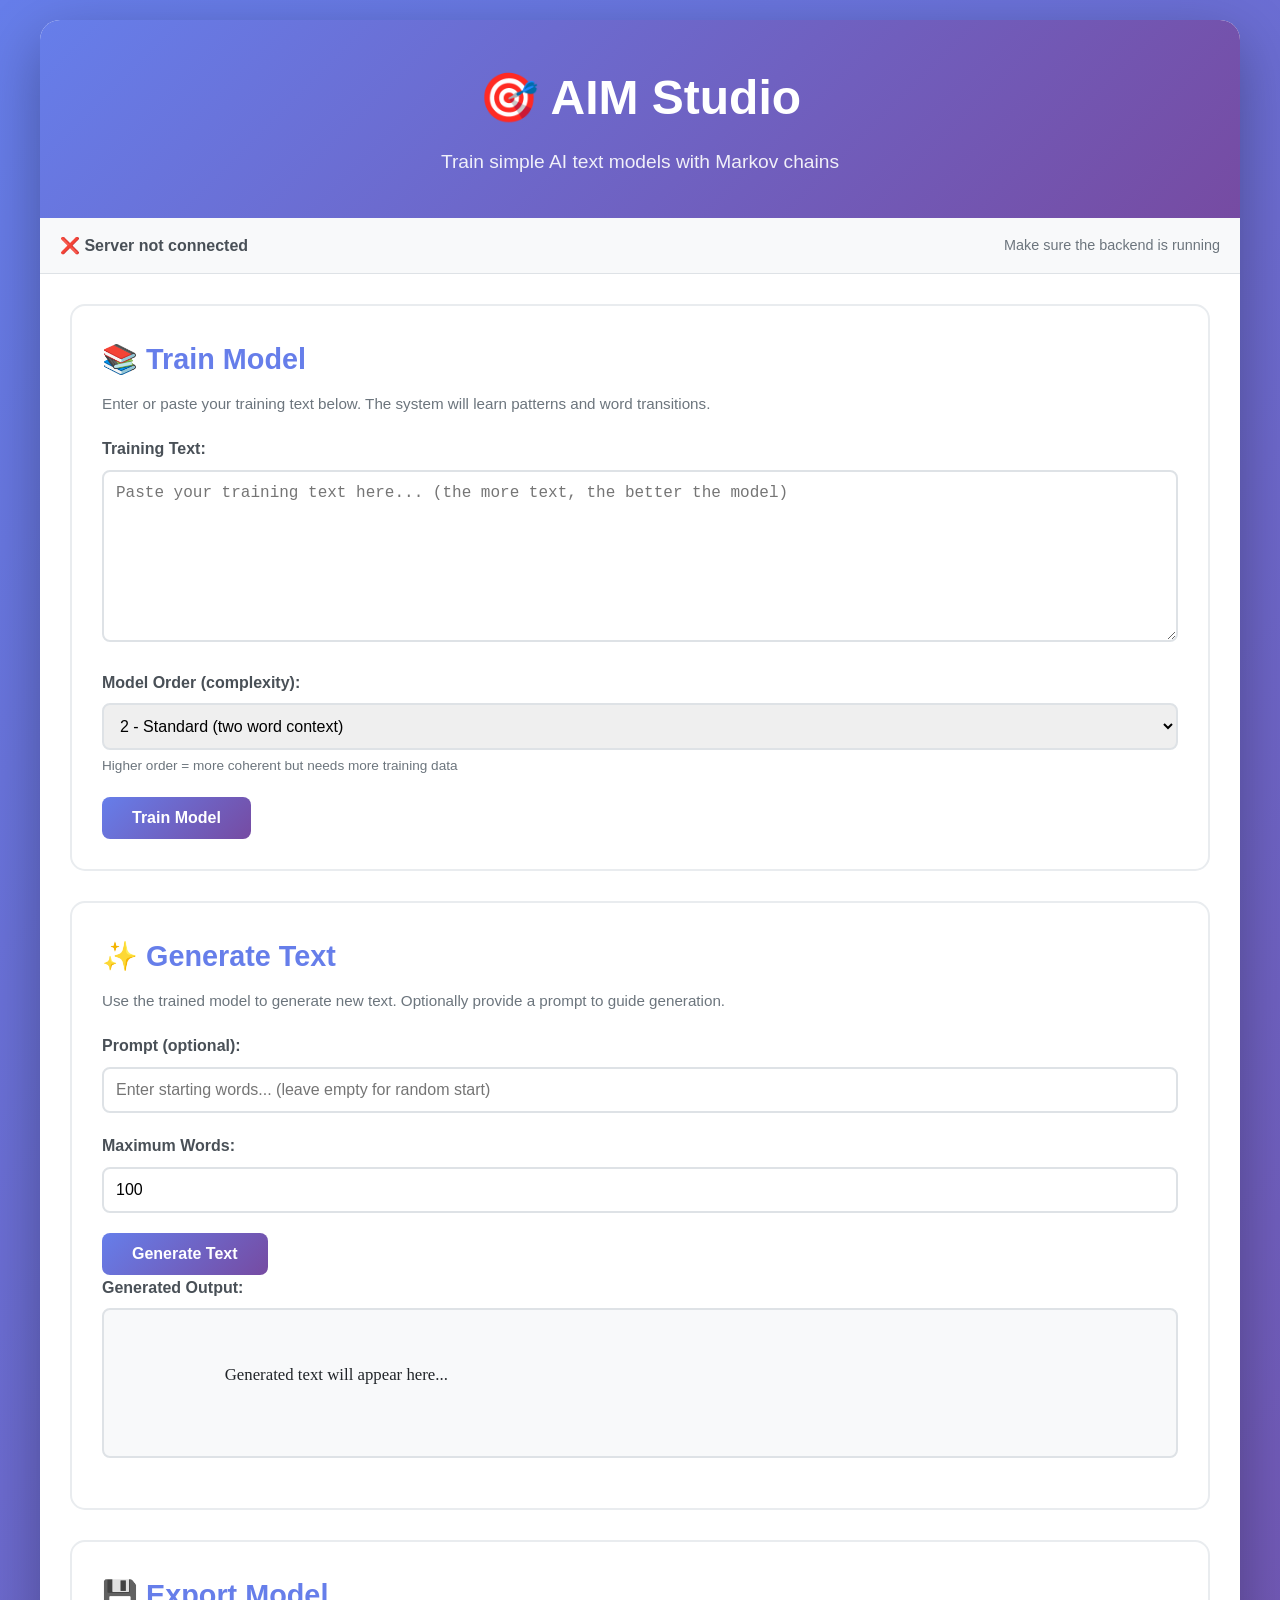
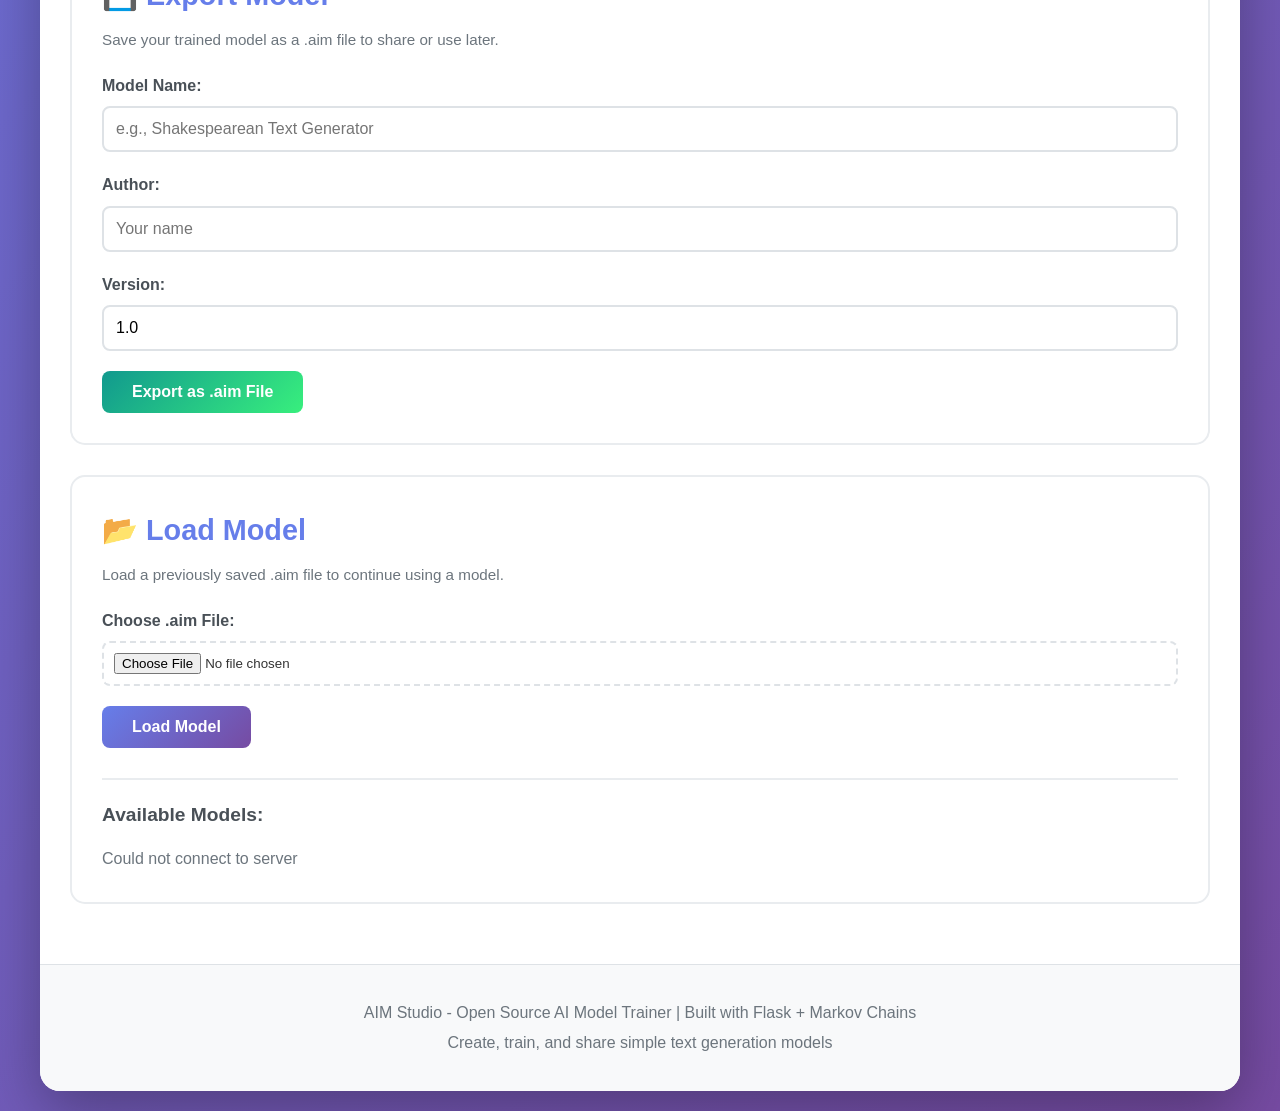
==== frontend/index.html @ c2c3e804 "Add AIM Studio frontend (HTML & CSS) Introduce a complete frontend for AIM Studio by adding index.ht" ====
<!DOCTYPE html>
<html lang="en">
<head>
    <meta charset="UTF-8">
    <meta name="viewport" content="width=device-width, initial-scale=1.0">
    <title>AIM Studio - AI Model Trainer</title>
    <link rel="stylesheet" href="style.css">
</head>
<body>
    <div class="container">
        <!-- Header -->
        <header>
            <h1>🎯 AIM Studio</h1>
            <p class="tagline">Train simple AI text models with Markov chains</p>
        </header>

        <!-- Status Bar -->
        <div class="status-bar" id="statusBar">
            <span id="statusText">No model loaded</span>
            <span id="modelInfo" class="model-info"></span>
        </div>

        <!-- Main Content -->
        <div class="content">
            <!-- Section 1: Train Model -->
            <section class="card" id="trainSection">
                <h2>📚 Train Model</h2>
                <p class="description">Enter or paste your training text below. The system will learn patterns and word transitions.</p>
                
                <div class="form-group">
                    <label for="trainingText">Training Text:</label>
                    <textarea 
                        id="trainingText" 
                        placeholder="Paste your training text here... (the more text, the better the model)"
                        rows="8"
                    ></textarea>
                </div>

                <div class="form-group">
                    <label for="modelOrder">Model Order (complexity):</label>
                    <select id="modelOrder">
                        <option value="1">1 - Simple (single word context)</option>
                        <option value="2" selected>2 - Standard (two word context)</option>
                        <option value="3">3 - Advanced (three word context)</option>
                    </select>
                    <small>Higher order = more coherent but needs more training data</small>
                </div>

                <button class="btn btn-primary" onclick="trainModel()">
                    Train Model
                </button>

                <div id="trainStatus" class="status-message"></div>
            </section>

            <!-- Section 2: Generate Text -->
            <section class="card" id="generateSection">
                <h2>✨ Generate Text</h2>
                <p class="description">Use the trained model to generate new text. Optionally provide a prompt to guide generation.</p>
                
                <div class="form-group">
                    <label for="promptText">Prompt (optional):</label>
                    <input 
                        type="text" 
                        id="promptText" 
                        placeholder="Enter starting words... (leave empty for random start)"
                    >
                </div>

                <div class="form-group">
                    <label for="maxLength">Maximum Words:</label>
                    <input 
                        type="number" 
                        id="maxLength" 
                        value="100" 
                        min="10" 
                        max="500"
                    >
                </div>

                <button class="btn btn-primary" onclick="generateText()">
                    Generate Text
                </button>

                <div class="form-group">
                    <label>Generated Output:</label>
                    <div id="generatedText" class="output-box">
                        Generated text will appear here...
                    </div>
                </div>

                <div id="generateStatus" class="status-message"></div>
            </section>

            <!-- Section 3: Export Model -->
            <section class="card" id="exportSection">
                <h2>💾 Export Model</h2>
                <p class="description">Save your trained model as a .aim file to share or use later.</p>
                
                <div class="form-group">
                    <label for="modelName">Model Name:</label>
                    <input 
                        type="text" 
                        id="modelName" 
                        placeholder="e.g., Shakespearean Text Generator"
                    >
                </div>

                <div class="form-group">
                    <label for="authorName">Author:</label>
                    <input 
                        type="text" 
                        id="authorName" 
                        placeholder="Your name"
                    >
                </div>

                <div class="form-group">
                    <label for="modelVersion">Version:</label>
                    <input 
                        type="text" 
                        id="modelVersion" 
                        value="1.0"
                    >
                </div>

                <button class="btn btn-success" onclick="exportModel()">
                    Export as .aim File
                </button>

                <div id="exportStatus" class="status-message"></div>
            </section>

            <!-- Section 4: Load Model -->
            <section class="card" id="loadSection">
                <h2>📂 Load Model</h2>
                <p class="description">Load a previously saved .aim file to continue using a model.</p>
                
                <div class="form-group">
                    <label for="modelFile">Choose .aim File:</label>
                    <input 
                        type="file" 
                        id="modelFile" 
                        accept=".aim"
                        onchange="handleFileSelect(event)"
                    >
                </div>

                <button class="btn btn-primary" onclick="loadModel()">
                    Load Model
                </button>

                <div id="loadStatus" class="status-message"></div>

                <!-- Available Models List -->
                <div class="models-list">
                    <h3>Available Models:</h3>
                    <div id="modelsList">
                        <p class="text-muted">Loading models...</p>
                    </div>
                </div>
            </section>
        </div>

        <!-- Footer -->
        <footer>
            <p>AIM Studio - Open Source AI Model Trainer | Built with Flask + Markov Chains</p>
            <p class="text-muted">Create, train, and share simple text generation models</p>
        </footer>
    </div>

    <!-- Loading Overlay -->
    <div id="loadingOverlay" class="loading-overlay">
        <div class="spinner"></div>
        <p>Processing...</p>
    </div>

    <script src="app.js"></script>
</body>
</html>
---- frontend/style.css ----
/* AIM Studio - Styles */

/* Reset and Base Styles */
* {
    margin: 0;
    padding: 0;
    box-sizing: border-box;
}

body {
    font-family: 'Segoe UI', Tahoma, Geneva, Verdana, sans-serif;
    background: linear-gradient(135deg, #667eea 0%, #764ba2 100%);
    color: #333;
    line-height: 1.6;
    min-height: 100vh;
    padding: 20px;
}

.container {
    max-width: 1200px;
    margin: 0 auto;
    background: white;
    border-radius: 20px;
    box-shadow: 0 20px 60px rgba(0, 0, 0, 0.3);
    overflow: hidden;
}

/* Header */
header {
    background: linear-gradient(135deg, #667eea 0%, #764ba2 100%);
    color: white;
    text-align: center;
    padding: 40px 20px;
}

header h1 {
    font-size: 3em;
    margin-bottom: 10px;
    font-weight: 700;
}

.tagline {
    font-size: 1.2em;
    opacity: 0.9;
}

/* Status Bar */
.status-bar {
    background: #f8f9fa;
    padding: 15px 20px;
    border-bottom: 1px solid #dee2e6;
    display: flex;
    justify-content: space-between;
    align-items: center;
}

#statusText {
    font-weight: 600;
    color: #495057;
}

.model-info {
    font-size: 0.9em;
    color: #6c757d;
}

/* Main Content */
.content {
    padding: 30px;
}

/* Card Sections */
.card {
    background: white;
    border: 2px solid #e9ecef;
    border-radius: 15px;
    padding: 30px;
    margin-bottom: 30px;
    transition: transform 0.2s, box-shadow 0.2s;
}

.card:hover {
    transform: translateY(-2px);
    box-shadow: 0 5px 15px rgba(0, 0, 0, 0.1);
}

.card h2 {
    color: #667eea;
    margin-bottom: 10px;
    font-size: 1.8em;
}

.description {
    color: #6c757d;
    margin-bottom: 20px;
    font-size: 0.95em;
}

/* Form Elements */
.form-group {
    margin-bottom: 20px;
}

.form-group label {
    display: block;
    margin-bottom: 8px;
    font-weight: 600;
    color: #495057;
}

.form-group small {
    display: block;
    color: #6c757d;
    font-size: 0.85em;
    margin-top: 5px;
}

input[type="text"],
input[type="number"],
select,
textarea {
    width: 100%;
    padding: 12px;
    border: 2px solid #dee2e6;
    border-radius: 8px;
    font-size: 1em;
    font-family: inherit;
    transition: border-color 0.3s, box-shadow 0.3s;
}

input[type="text"]:focus,
input[type="number"]:focus,
select:focus,
textarea:focus {
    outline: none;
    border-color: #667eea;
    box-shadow: 0 0 0 3px rgba(102, 126, 234, 0.1);
}

textarea {
    resize: vertical;
    font-family: 'Courier New', monospace;
}

input[type="file"] {
    padding: 10px;
    border: 2px dashed #dee2e6;
    border-radius: 8px;
    width: 100%;
    cursor: pointer;
}

/* Buttons */
.btn {
    padding: 12px 30px;
    border: none;
    border-radius: 8px;
    font-size: 1em;
    font-weight: 600;
    cursor: pointer;
    transition: all 0.3s;
    display: inline-block;
    text-align: center;
}

.btn-primary {
    background: linear-gradient(135deg, #667eea 0%, #764ba2 100%);
    color: white;
}

.btn-primary:hover {
    transform: translateY(-2px);
    box-shadow: 0 5px 15px rgba(102, 126, 234, 0.4);
}

.btn-success {
    background: linear-gradient(135deg, #11998e 0%, #38ef7d 100%);
    color: white;
}

.btn-success:hover {
    transform: translateY(-2px);
    box-shadow: 0 5px 15px rgba(56, 239, 125, 0.4);
}

.btn:disabled {
    opacity: 0.5;
    cursor: not-allowed;
}

/* Output Box */
.output-box {
    background: #f8f9fa;
    border: 2px solid #dee2e6;
    border-radius: 8px;
    padding: 20px;
    min-height: 150px;
    font-family: 'Georgia', serif;
    font-size: 1.05em;
    line-height: 1.8;
    color: #212529;
    white-space: pre-wrap;
}

/* Status Messages */
.status-message {
    margin-top: 15px;
    padding: 12px;
    border-radius: 8px;
    display: none;
}

.status-message.success {
    background: #d4edda;
    border: 1px solid #c3e6cb;
    color: #155724;
    display: block;
}

.status-message.error {
    background: #f8d7da;
    border: 1px solid #f5c6cb;
    color: #721c24;
    display: block;
}

.status-message.info {
    background: #d1ecf1;
    border: 1px solid #bee5eb;
    color: #0c5460;
    display: block;
}

/* Models List */
.models-list {
    margin-top: 30px;
    padding-top: 20px;
    border-top: 2px solid #e9ecef;
}

.models-list h3 {
    color: #495057;
    margin-bottom: 15px;
    font-size: 1.2em;
}

.model-item {
    background: #f8f9fa;
    padding: 15px;
    margin-bottom: 10px;
    border-radius: 8px;
    border-left: 4px solid #667eea;
    cursor: pointer;
    transition: all 0.2s;
}

.model-item:hover {
    background: #e9ecef;
    transform: translateX(5px);
}

.model-item h4 {
    color: #667eea;
    margin-bottom: 5px;
}

.model-item p {
    font-size: 0.9em;
    color: #6c757d;
    margin: 3px 0;
}

.text-muted {
    color: #6c757d;
}

/* Footer */
footer {
    background: #f8f9fa;
    text-align: center;
    padding: 30px 20px;
    border-top: 1px solid #dee2e6;
    color: #6c757d;
}

footer p {
    margin: 5px 0;
}

/* Loading Overlay */
.loading-overlay {
    position: fixed;
    top: 0;
    left: 0;
    right: 0;
    bottom: 0;
    background: rgba(0, 0, 0, 0.7);
    display: none;
    justify-content: center;
    align-items: center;
    z-index: 1000;
    flex-direction: column;
}

.loading-overlay.active {
    display: flex;
}

.spinner {
    width: 50px;
    height: 50px;
    border: 5px solid rgba(255, 255, 255, 0.3);
    border-top-color: white;
    border-radius: 50%;
    animation: spin 1s linear infinite;
}

@keyframes spin {
    to { transform: rotate(360deg); }
}

.loading-overlay p {
    color: white;
    margin-top: 20px;
    font-size: 1.2em;
}

/* Responsive Design */
@media (max-width: 768px) {
    body {
        padding: 10px;
    }

    header h1 {
        font-size: 2em;
    }

    .content {
        padding: 20px;
    }

    .card {
        padding: 20px;
    }

    .status-bar {
        flex-direction: column;
        align-items: flex-start;
        gap: 10px;
    }
}

/* Utility Classes */
.mt-1 { margin-top: 10px; }
.mt-2 { margin-top: 20px; }
.mb-1 { margin-bottom: 10px; }
.mb-2 { margin-bottom: 20px; }
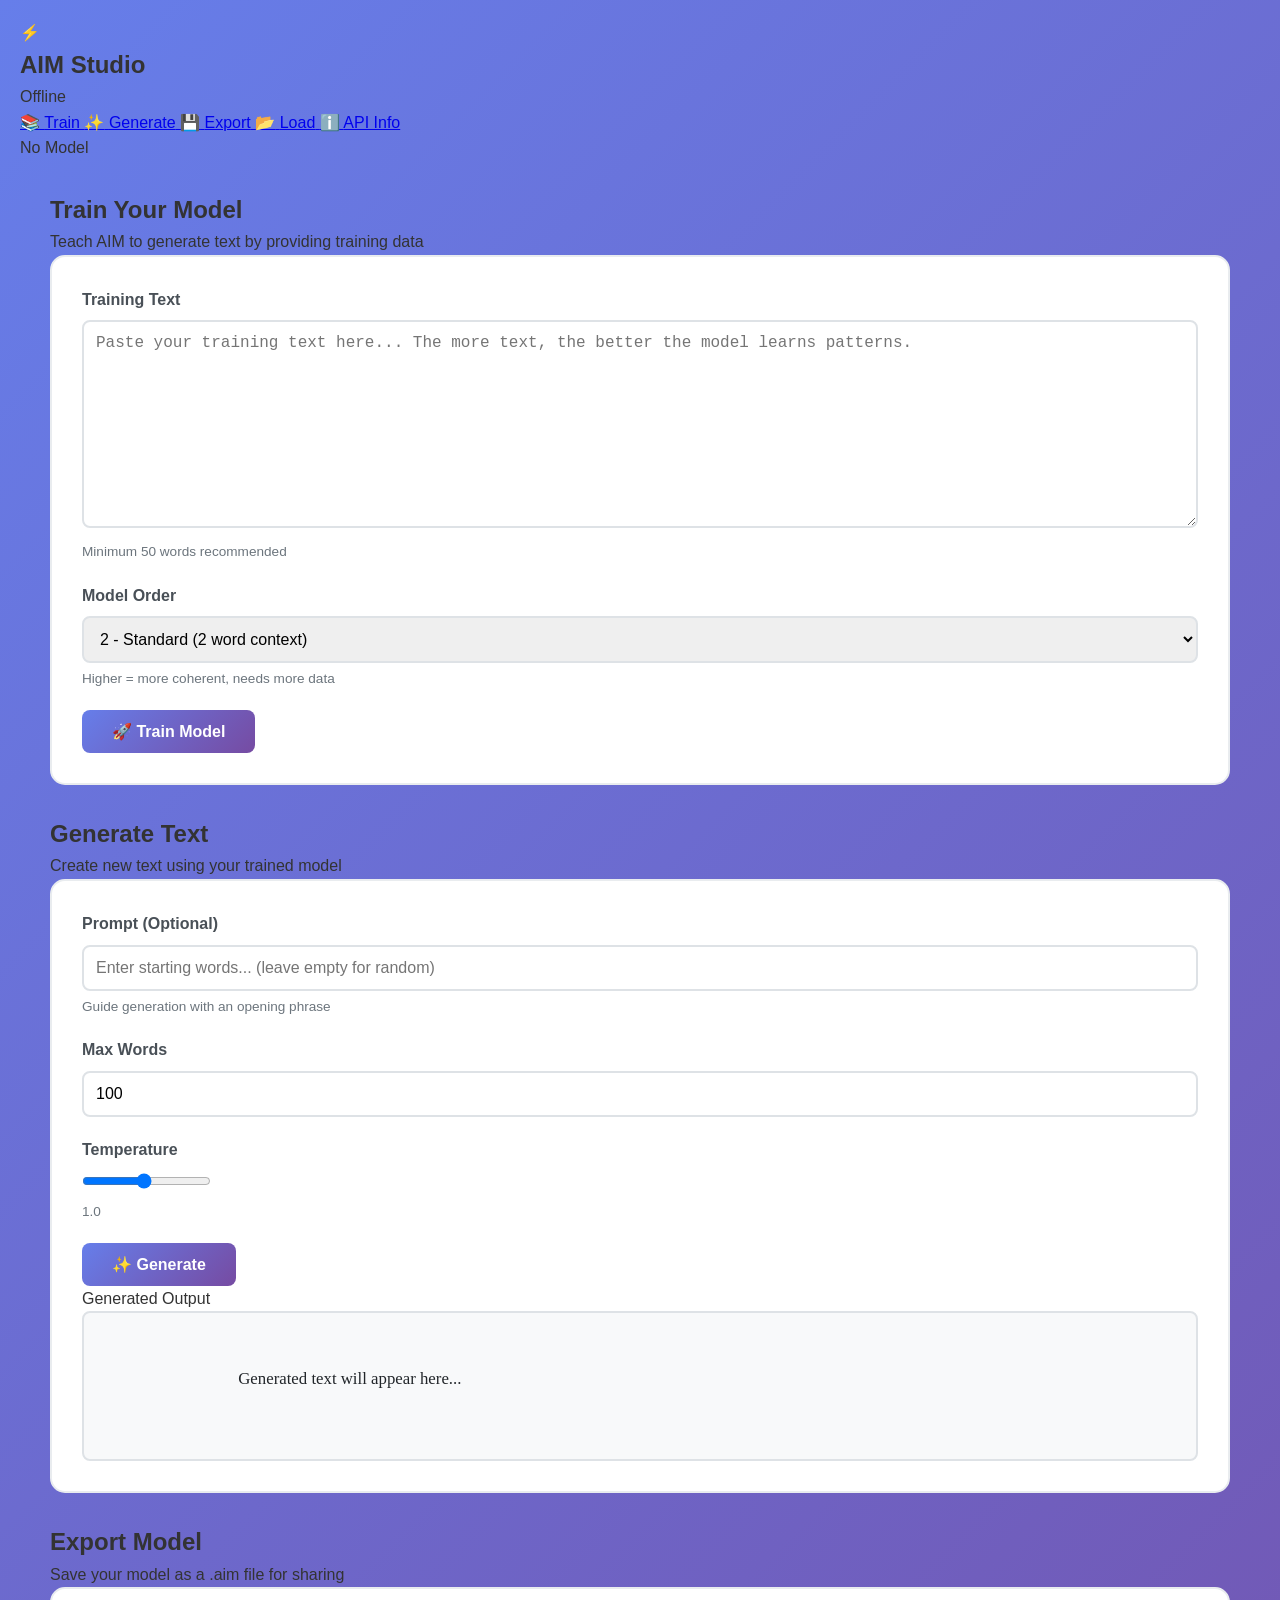
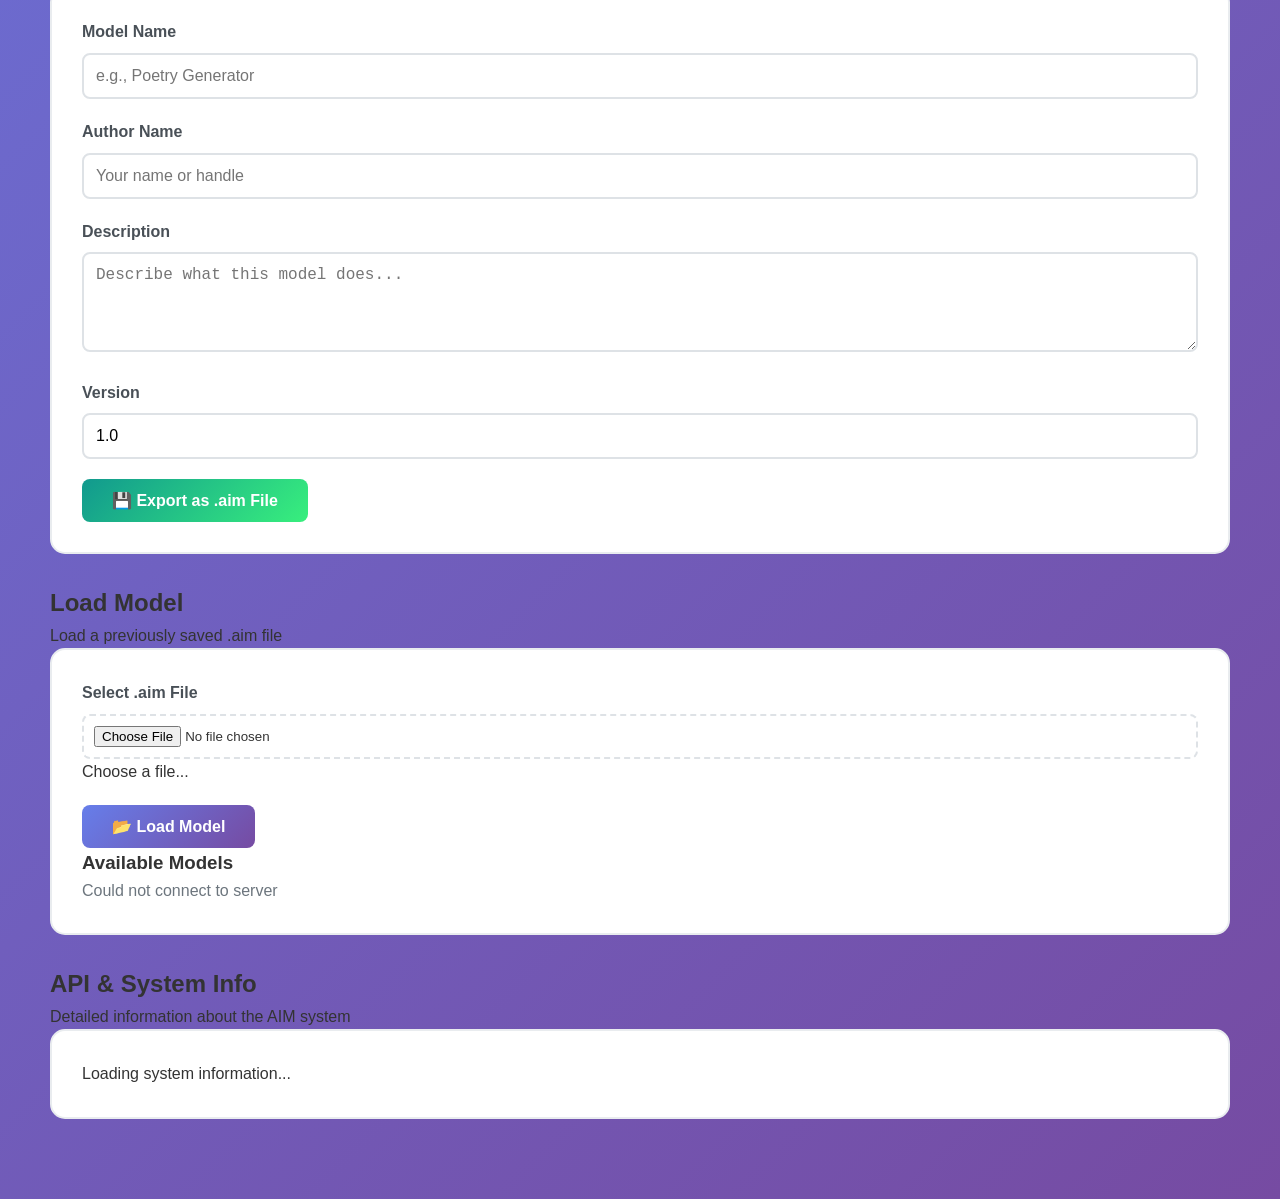
==== commit 459e6cb6: "Update index.html" ====
--- a/frontend/index.html
+++ b/frontend/index.html
@@ -3,170 +3,278 @@
 <head>
     <meta charset="UTF-8">
     <meta name="viewport" content="width=device-width, initial-scale=1.0">
-    <title>AIM Studio - AI Model Trainer</title>
+    <title>AIM v3 - AI Model Studio</title>
     <link rel="stylesheet" href="style.css">
 </head>
 <body>
-    <div class="container">
-        <!-- Header -->
-        <header>
-            <h1>🎯 AIM Studio</h1>
-            <p class="tagline">Train simple AI text models with Markov chains</p>
-        </header>
-
-        <!-- Status Bar -->
-        <div class="status-bar" id="statusBar">
-            <span id="statusText">No model loaded</span>
-            <span id="modelInfo" class="model-info"></span>
+    <!-- Navigation -->
+    <nav class="navbar">
+        <div class="nav-container">
+            <div class="nav-brand">
+                <span class="logo">⚡</span>
+                <h1>AIM Studio</h1>
+            </div>
+            <div class="nav-status" id="navStatus">
+                <span class="status-badge" id="statusBadge">Offline</span>
+            </div>
         </div>
+    </nav>
+
+    <!-- Main Container -->
+    <div class="main-wrapper">
+        <!-- Sidebar Navigation -->
+        <aside class="sidebar">
+            <div class="nav-menu">
+                <a href="#" class="nav-item active" data-tab="train">
+                    <span class="icon">📚</span>
+                    <span>Train</span>
+                </a>
+                <a href="#" class="nav-item" data-tab="generate">
+                    <span class="icon">✨</span>
+                    <span>Generate</span>
+                </a>
+                <a href="#" class="nav-item" data-tab="export">
+                    <span class="icon">💾</span>
+                    <span>Export</span>
+                </a>
+                <a href="#" class="nav-item" data-tab="load">
+                    <span class="icon">📂</span>
+                    <span>Load</span>
+                </a>
+                <a href="#" class="nav-item" data-tab="info">
+                    <span class="icon">ℹ️</span>
+                    <span>API Info</span>
+                </a>
+            </div>
+            <div class="sidebar-footer">
+                <div class="model-card" id="modelCard">
+                    <div class="model-status">No Model</div>
+                    <div class="model-details" id="modelDetails" style="display:none;">
+                        <div class="detail"><strong>Order:</strong> <span id="modelOrder">-</span></div>
+                        <div class="detail"><strong>Vocab:</strong> <span id="modelVocab">-</span></div>
+                    </div>
+                </div>
+            </div>
+        </aside>
 
         <!-- Main Content -->
-        <div class="content">
-            <!-- Section 1: Train Model -->
-            <section class="card" id="trainSection">
-                <h2>📚 Train Model</h2>
-                <p class="description">Enter or paste your training text below. The system will learn patterns and word transitions.</p>
-                
-                <div class="form-group">
-                    <label for="trainingText">Training Text:</label>
-                    <textarea 
-                        id="trainingText" 
-                        placeholder="Paste your training text here... (the more text, the better the model)"
-                        rows="8"
-                    ></textarea>
-                </div>
-
-                <div class="form-group">
-                    <label for="modelOrder">Model Order (complexity):</label>
-                    <select id="modelOrder">
-                        <option value="1">1 - Simple (single word context)</option>
-                        <option value="2" selected>2 - Standard (two word context)</option>
-                        <option value="3">3 - Advanced (three word context)</option>
-                    </select>
-                    <small>Higher order = more coherent but needs more training data</small>
-                </div>
-
-                <button class="btn btn-primary" onclick="trainModel()">
-                    Train Model
-                </button>
-
-                <div id="trainStatus" class="status-message"></div>
-            </section>
-
-            <!-- Section 2: Generate Text -->
-            <section class="card" id="generateSection">
-                <h2>✨ Generate Text</h2>
-                <p class="description">Use the trained model to generate new text. Optionally provide a prompt to guide generation.</p>
-                
-                <div class="form-group">
-                    <label for="promptText">Prompt (optional):</label>
-                    <input 
-                        type="text" 
-                        id="promptText" 
-                        placeholder="Enter starting words... (leave empty for random start)"
-                    >
-                </div>
-
-                <div class="form-group">
-                    <label for="maxLength">Maximum Words:</label>
-                    <input 
-                        type="number" 
-                        id="maxLength" 
-                        value="100" 
-                        min="10" 
-                        max="500"
-                    >
-                </div>
-
-                <button class="btn btn-primary" onclick="generateText()">
-                    Generate Text
-                </button>
-
-                <div class="form-group">
-                    <label>Generated Output:</label>
-                    <div id="generatedText" class="output-box">
-                        Generated text will appear here...
-                    </div>
-                </div>
-
-                <div id="generateStatus" class="status-message"></div>
-            </section>
-
-            <!-- Section 3: Export Model -->
-            <section class="card" id="exportSection">
-                <h2>💾 Export Model</h2>
-                <p class="description">Save your trained model as a .aim file to share or use later.</p>
-                
-                <div class="form-group">
-                    <label for="modelName">Model Name:</label>
-                    <input 
-                        type="text" 
-                        id="modelName" 
-                        placeholder="e.g., Shakespearean Text Generator"
-                    >
-                </div>
-
-                <div class="form-group">
-                    <label for="authorName">Author:</label>
-                    <input 
-                        type="text" 
-                        id="authorName" 
-                        placeholder="Your name"
-                    >
-                </div>
-
-                <div class="form-group">
-                    <label for="modelVersion">Version:</label>
-                    <input 
-                        type="text" 
-                        id="modelVersion" 
-                        value="1.0"
-                    >
-                </div>
-
-                <button class="btn btn-success" onclick="exportModel()">
-                    Export as .aim File
-                </button>
-
-                <div id="exportStatus" class="status-message"></div>
-            </section>
-
-            <!-- Section 4: Load Model -->
-            <section class="card" id="loadSection">
-                <h2>📂 Load Model</h2>
-                <p class="description">Load a previously saved .aim file to continue using a model.</p>
-                
-                <div class="form-group">
-                    <label for="modelFile">Choose .aim File:</label>
-                    <input 
-                        type="file" 
-                        id="modelFile" 
-                        accept=".aim"
-                        onchange="handleFileSelect(event)"
-                    >
-                </div>
-
-                <button class="btn btn-primary" onclick="loadModel()">
-                    Load Model
-                </button>
-
-                <div id="loadStatus" class="status-message"></div>
-
-                <!-- Available Models List -->
-                <div class="models-list">
-                    <h3>Available Models:</h3>
-                    <div id="modelsList">
-                        <p class="text-muted">Loading models...</p>
-                    </div>
-                </div>
-            </section>
-        </div>
-
-        <!-- Footer -->
-        <footer>
-            <p>AIM Studio - Open Source AI Model Trainer | Built with Flask + Markov Chains</p>
-            <p class="text-muted">Create, train, and share simple text generation models</p>
-        </footer>
+        <main class="content">
+            <!-- Train Tab -->
+            <section id="train" class="tab-content active">
+                <div class="content-header">
+                    <h2>Train Your Model</h2>
+                    <p>Teach AIM to generate text by providing training data</p>
+                </div>
+
+                <div class="card">
+                    <div class="card-body">
+                        <div class="form-group">
+                            <label>Training Text</label>
+                            <textarea 
+                                id="trainingText"
+                                placeholder="Paste your training text here... The more text, the better the model learns patterns."
+                                rows="10"
+                            ></textarea>
+                            <small class="hint">Minimum 50 words recommended</small>
+                        </div>
+
+                        <div class="form-row">
+                            <div class="form-group">
+                                <label>Model Order</label>
+                                <select id="modelOrder">
+                                    <option value="1">1 - Simple (1 word context)</option>
+                                    <option value="2" selected>2 - Standard (2 word context)</option>
+                                    <option value="3">3 - Advanced (3 word context)</option>
+                                </select>
+                                <small class="hint">Higher = more coherent, needs more data</small>
+                            </div>
+                        </div>
+
+                        <button class="btn btn-primary btn-lg" onclick="trainModel()">
+                            <span class="btn-icon">🚀</span>
+                            Train Model
+                        </button>
+
+                        <div id="trainStatus" class="status-message"></div>
+                    </div>
+                </div>
+            </section>
+
+            <!-- Generate Tab -->
+            <section id="generate" class="tab-content">
+                <div class="content-header">
+                    <h2>Generate Text</h2>
+                    <p>Create new text using your trained model</p>
+                </div>
+
+                <div class="card">
+                    <div class="card-body">
+                        <div class="form-group">
+                            <label>Prompt (Optional)</label>
+                            <input 
+                                type="text"
+                                id="promptText"
+                                placeholder="Enter starting words... (leave empty for random)"
+                            >
+                            <small class="hint">Guide generation with an opening phrase</small>
+                        </div>
+
+                        <div class="form-row">
+                            <div class="form-group">
+                                <label>Max Words</label>
+                                <input 
+                                    type="number"
+                                    id="maxLength"
+                                    value="100"
+                                    min="10"
+                                    max="500"
+                                >
+                            </div>
+                            <div class="form-group">
+                                <label>Temperature</label>
+                                <input 
+                                    type="range"
+                                    id="temperature"
+                                    min="0.1"
+                                    max="2"
+                                    step="0.1"
+                                    value="1"
+                                >
+                                <small id="tempValue">1.0</small>
+                            </div>
+                        </div>
+
+                        <button class="btn btn-primary btn-lg" onclick="generateText()">
+                            <span class="btn-icon">✨</span>
+                            Generate
+                        </button>
+
+                        <div id="generateStatus" class="status-message"></div>
+
+                        <div class="output-section">
+                            <label>Generated Output</label>
+                            <div id="generatedText" class="output-box">
+                                Generated text will appear here...
+                            </div>
+                            <button class="btn btn-secondary btn-sm" onclick="copyGenerated()" style="display:none;" id="copyBtn">
+                                📋 Copy
+                            </button>
+                        </div>
+                    </div>
+                </div>
+            </section>
+
+            <!-- Export Tab -->
+            <section id="export" class="tab-content">
+                <div class="content-header">
+                    <h2>Export Model</h2>
+                    <p>Save your model as a .aim file for sharing</p>
+                </div>
+
+                <div class="card">
+                    <div class="card-body">
+                        <div class="form-group">
+                            <label>Model Name</label>
+                            <input 
+                                type="text"
+                                id="modelName"
+                                placeholder="e.g., Poetry Generator"
+                            >
+                        </div>
+
+                        <div class="form-group">
+                            <label>Author Name</label>
+                            <input 
+                                type="text"
+                                id="authorName"
+                                placeholder="Your name or handle"
+                            >
+                        </div>
+
+                        <div class="form-group">
+                            <label>Description</label>
+                            <textarea 
+                                id="modelDescription"
+                                placeholder="Describe what this model does..."
+                                rows="4"
+                            ></textarea>
+                        </div>
+
+                        <div class="form-row">
+                            <div class="form-group">
+                                <label>Version</label>
+                                <input 
+                                    type="text"
+                                    id="modelVersion"
+                                    value="1.0"
+                                    placeholder="1.0"
+                                >
+                            </div>
+                        </div>
+
+                        <button class="btn btn-success btn-lg" onclick="exportModel()">
+                            <span class="btn-icon">💾</span>
+                            Export as .aim File
+                        </button>
+
+                        <div id="exportStatus" class="status-message"></div>
+                    </div>
+                </div>
+            </section>
+
+            <!-- Load Tab -->
+            <section id="load" class="tab-content">
+                <div class="content-header">
+                    <h2>Load Model</h2>
+                    <p>Load a previously saved .aim file</p>
+                </div>
+
+                <div class="card">
+                    <div class="card-body">
+                        <div class="form-group">
+                            <label>Select .aim File</label>
+                            <div class="file-input">
+                                <input 
+                                    type="file"
+                                    id="modelFile"
+                                    accept=".aim"
+                                    onchange="handleFileSelect(event)"
+                                >
+                                <span id="fileName">Choose a file...</span>
+                            </div>
+                        </div>
+
+                        <button class="btn btn-primary btn-lg" onclick="loadModel()">
+                            <span class="btn-icon">📂</span>
+                            Load Model
+                        </button>
+
+                        <div id="loadStatus" class="status-message"></div>
+
+                        <div class="models-section">
+                            <h3>Available Models</h3>
+                            <div id="modelsList" class="models-grid">
+                                <p class="text-muted">Loading models...</p>
+                            </div>
+                        </div>
+                    </div>
+                </div>
+            </section>
+
+            <!-- Info Tab -->
+            <section id="info" class="tab-content">
+                <div class="content-header">
+                    <h2>API & System Info</h2>
+                    <p>Detailed information about the AIM system</p>
+                </div>
+
+                <div class="card">
+                    <div class="card-body">
+                        <div id="apiInfo">Loading system information...</div>
+                    </div>
+                </div>
+            </section>
+        </main>
     </div>
 
     <!-- Loading Overlay -->
@@ -175,6 +283,9 @@
         <p>Processing...</p>
     </div>
 
+    <!-- Toast Notifications -->
+    <div id="toastContainer" class="toast-container"></div>
+
     <script src="app.js"></script>
 </body>
 </html>
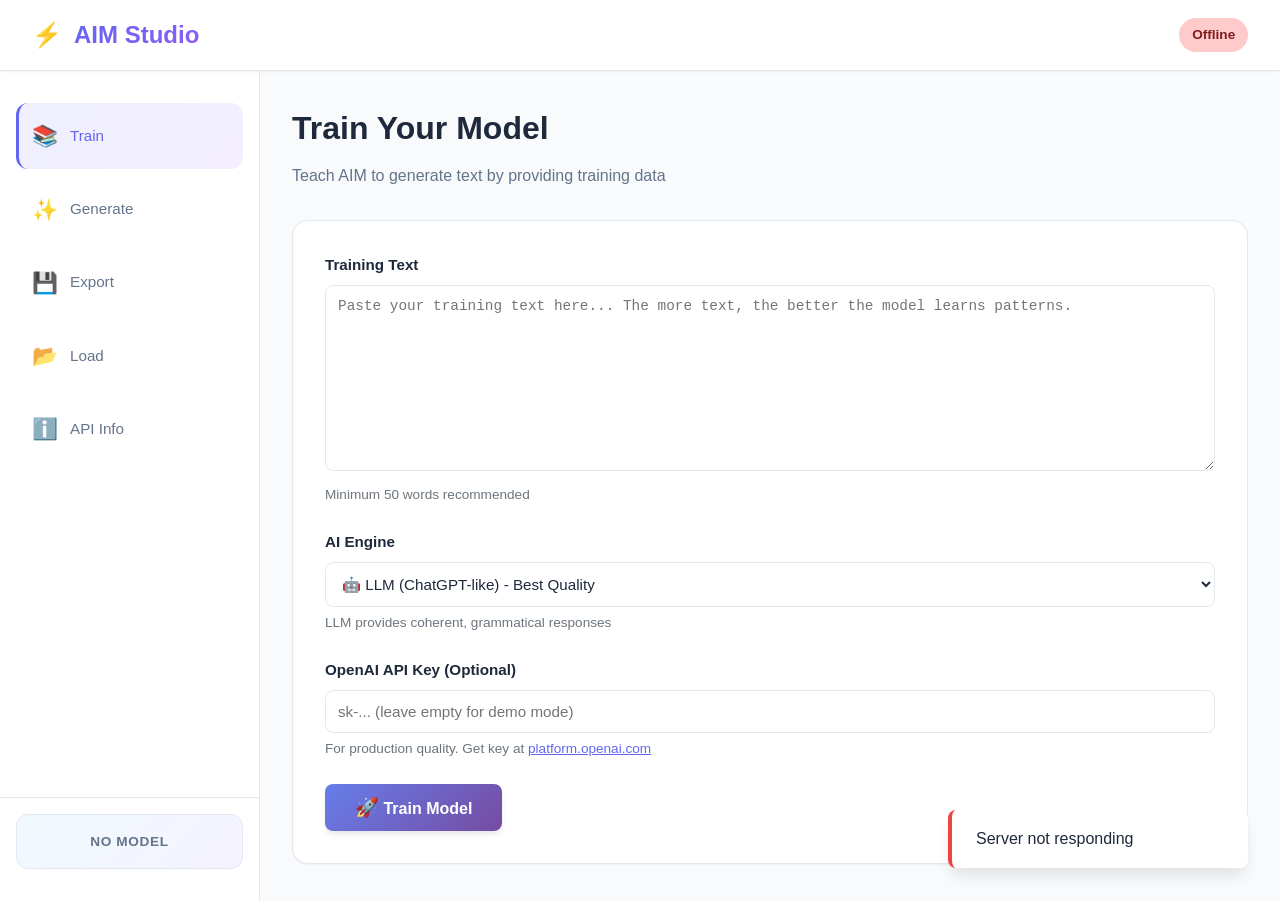
==== commit a50ab3c6: "Add LLM engine; update frontend and backend Implement a new LLMEngine with provider/config support, " ====
--- a/frontend/index.html
+++ b/frontend/index.html
@@ -78,7 +78,29 @@
                             <small class="hint">Minimum 50 words recommended</small>
                         </div>
 
-                        <div class="form-row">
+                        <div class="form-group">
+                            <label>AI Engine</label>
+                            <select id="engineType" onchange="toggleEngineOptions()">
+                                <option value="llm" selected>🤖 LLM (ChatGPT-like) - Best Quality</option>
+                                <option value="markov">📊 Markov Chain - Fast, Simple</option>
+                                <option value="ngram">📈 N-gram - Pattern-based</option>
+                            </select>
+                            <small class="hint">LLM provides coherent, grammatical responses</small>
+                        </div>
+
+                        <div id="llmOptions">
+                            <div class="form-group">
+                                <label>OpenAI API Key (Optional)</label>
+                                <input 
+                                    type="password"
+                                    id="apiKey"
+                                    placeholder="sk-... (leave empty for demo mode)"
+                                >
+                                <small class="hint">For production quality. Get key at <a href="https://platform.openai.com/api-keys" target="_blank" style="color: #6366f1;">platform.openai.com</a></small>
+                            </div>
+                        </div>
+
+                        <div id="markovOptions" style="display:none;">
                             <div class="form-group">
                                 <label>Model Order</label>
                                 <select id="modelOrder">
--- a/frontend/style.css
+++ b/frontend/style.css
@@ -1,103 +1,711 @@
-/* AIM Studio - Styles */
-
-/* Reset and Base Styles */
+/* ========================================
+   AIM Studio - Modern Frontend Styles
+   ======================================== */
+
+/* CSS Variables */
+:root {
+    --color-primary: #6366f1;
+    --color-primary-dark: #4f46e5;
+    --color-secondary: #8b5cf6;
+    --color-success: #10b981;
+    --color-warning: #f59e0b;
+    --color-danger: #ef4444;
+    --color-info: #3b82f6;
+    
+    --background-dark: #0f172a;
+    --background-light: #f8fafc;
+    --surface: #ffffff;
+    --surface-secondary: #f1f5f9;
+    --text-primary: #1e293b;
+    --text-secondary: #64748b;
+    --border-color: #e2e8f0;
+    
+    --shadow-sm: 0 1px 2px 0 rgba(0, 0, 0, 0.05);
+    --shadow-md: 0 4px 6px -1px rgba(0, 0, 0, 0.1);
+    --shadow-lg: 0 10px 15px -3px rgba(0, 0, 0, 0.1);
+    --shadow-xl: 0 20px 25px -5px rgba(0, 0, 0, 0.1);
+    
+    --transition: all 0.3s cubic-bezier(0.4, 0, 0.2, 1);
+}
+
+/* Reset */
 * {
     margin: 0;
     padding: 0;
     box-sizing: border-box;
 }
 
+html {
+    scroll-behavior: smooth;
+}
+
 body {
-    font-family: 'Segoe UI', Tahoma, Geneva, Verdana, sans-serif;
-    background: linear-gradient(135deg, #667eea 0%, #764ba2 100%);
-    color: #333;
+    font-family: -apple-system, BlinkMacSystemFont, 'Segoe UI', 'Roboto', 'Oxygen',
+        'Ubuntu', 'Cantarell', 'Fira Sans', 'Droid Sans', 'Helvetica Neue',
+        sans-serif;
+    -webkit-font-smoothing: antialiased;
+    -moz-osx-font-smoothing: grayscale;
+    background: linear-gradient(135deg, #0f172a 0%, #1a1f3a 100%);
+    color: var(--text-primary);
     line-height: 1.6;
     min-height: 100vh;
-    padding: 20px;
-}
-
-.container {
-    max-width: 1200px;
+}
+
+/* ========================================
+   Navigation Bar
+   ======================================== */
+.navbar {
+    background: var(--surface);
+    border-bottom: 1px solid var(--border-color);
+    padding: 1rem 0;
+    box-shadow: var(--shadow-sm);
+    position: sticky;
+    top: 0;
+    z-index: 1000;
+}
+
+.nav-container {
+    max-width: 1600px;
     margin: 0 auto;
-    background: white;
-    border-radius: 20px;
-    box-shadow: 0 20px 60px rgba(0, 0, 0, 0.3);
-    overflow: hidden;
-}
-
-/* Header */
-header {
-    background: linear-gradient(135deg, #667eea 0%, #764ba2 100%);
-    color: white;
-    text-align: center;
-    padding: 40px 20px;
-}
-
-header h1 {
-    font-size: 3em;
-    margin-bottom: 10px;
-    font-weight: 700;
-}
-
-.tagline {
-    font-size: 1.2em;
-    opacity: 0.9;
-}
-
-/* Status Bar */
-.status-bar {
-    background: #f8f9fa;
-    padding: 15px 20px;
-    border-bottom: 1px solid #dee2e6;
+    padding: 0 2rem;
     display: flex;
     justify-content: space-between;
     align-items: center;
 }
 
-#statusText {
+.nav-brand {
+    display: flex;
+    align-items: center;
+    gap: 0.75rem;
+}
+
+.logo {
+    font-size: 1.5rem;
+    display: inline-block;
+}
+
+.nav-brand h1 {
+    font-size: 1.5rem;
+    font-weight: 700;
+    background: linear-gradient(135deg, var(--color-primary) 0%, var(--color-secondary) 100%);
+    -webkit-background-clip: text;
+    -webkit-text-fill-color: transparent;
+    background-clip: text;
+}
+
+.status-badge {
+    display: inline-block;
+    padding: 0.4rem 0.8rem;
+    border-radius: 999px;
+    font-size: 0.85rem;
     font-weight: 600;
-    color: #495057;
-}
-
-.model-info {
-    font-size: 0.9em;
-    color: #6c757d;
-}
-
-/* Main Content */
+    background: #fecaca;
+    color: #7f1d1d;
+    animation: pulse 2s cubic-bezier(0.4, 0, 0.6, 1) infinite;
+}
+
+.status-badge.online {
+    background: #bbf7d0;
+    color: #15803d;
+    animation: none;
+}
+
+@keyframes pulse {
+    0%, 100% { opacity: 1; }
+    50% { opacity: 0.7; }
+}
+
+/* ========================================
+   Main Layout
+   ======================================== */
+.main-wrapper {
+    display: flex;
+    max-width: 1600px;
+    margin: 0 auto;
+    min-height: calc(100vh - 70px);
+}
+
+/* ========================================
+   Sidebar
+   ======================================== */
+.sidebar {
+    width: 260px;
+    background: var(--surface);
+    border-right: 1px solid var(--border-color);
+    padding: 2rem 0;
+    display: flex;
+    flex-direction: column;
+    box-shadow: var(--shadow-sm);
+}
+
+.nav-menu {
+    flex: 1;
+    display: flex;
+    flex-direction: column;
+    gap: 0.5rem;
+    padding: 0 1rem;
+}
+
+.nav-item {
+    display: flex;
+    align-items: center;
+    gap: 0.75rem;
+    padding: 1rem;
+    border-radius: 0.75rem;
+    color: var(--text-secondary);
+    text-decoration: none;
+    transition: var(--transition);
+    cursor: pointer;
+    font-size: 0.95rem;
+    font-weight: 500;
+}
+
+.nav-item:hover {
+    background: var(--surface-secondary);
+    color: var(--color-primary);
+}
+
+.nav-item.active {
+    background: linear-gradient(135deg, rgba(99, 102, 241, 0.1) 0%, rgba(139, 92, 246, 0.1) 100%);
+    color: var(--color-primary);
+    border-left: 3px solid var(--color-primary);
+    padding-left: calc(1rem - 3px);
+}
+
+.icon {
+    font-size: 1.3rem;
+    display: inline-block;
+}
+
+.sidebar-footer {
+    padding: 0 1rem;
+    border-top: 1px solid var(--border-color);
+}
+
+.model-card {
+    background: linear-gradient(135deg, #f0f9ff 0%, #f5f3ff 100%);
+    border: 1px solid var(--border-color);
+    border-radius: 0.75rem;
+    padding: 1rem;
+    margin-top: 1rem;
+    text-align: center;
+}
+
+.model-status {
+    font-size: 0.85rem;
+    font-weight: 600;
+    color: var(--text-secondary);
+    text-transform: uppercase;
+    letter-spacing: 0.05em;
+}
+
+.model-details {
+    margin-top: 0.75rem;
+    font-size: 0.85rem;
+}
+
+.detail {
+    padding: 0.25rem 0;
+    color: var(--text-secondary);
+}
+
+.detail strong {
+    color: var(--text-primary);
+}
+
+/* ========================================
+   Main Content Area
+   ======================================== */
 .content {
-    padding: 30px;
-}
-
-/* Card Sections */
+    flex: 1;
+    padding: 2rem;
+    background: var(--background-light);
+    overflow-y: auto;
+}
+
+.content-header {
+    margin-bottom: 2rem;
+}
+
+.content-header h2 {
+    font-size: 2rem;
+    color: var(--text-primary);
+    margin-bottom: 0.5rem;
+}
+
+.content-header p {
+    font-size: 1rem;
+    color: var(--text-secondary);
+}
+
+/* ========================================
+   Tab System
+   ======================================== */
+.tab-content {
+    display: none;
+    animation: fadeIn 0.3s ease-in-out;
+}
+
+.tab-content.active {
+    display: block;
+}
+
+@keyframes fadeIn {
+    from {
+        opacity: 0;
+        transform: translateY(10px);
+    }
+    to {
+        opacity: 1;
+        transform: translateY(0);
+    }
+}
+
+/* ========================================
+   Cards
+   ======================================== */
 .card {
+    background: var(--surface);
+    border: 1px solid var(--border-color);
+    border-radius: 1rem;
+    overflow: hidden;
+    box-shadow: var(--shadow-sm);
+    transition: var(--transition);
+}
+
+.card:hover {
+    box-shadow: var(--shadow-md);
+    border-color: var(--color-primary);
+}
+
+.card-body {
+    padding: 2rem;
+}
+
+/* ========================================
+   Forms
+   ======================================== */
+.form-group {
+    margin-bottom: 1.5rem;
+}
+
+.form-group label {
+    display: block;
+    margin-bottom: 0.5rem;
+    font-weight: 600;
+    color: var(--text-primary);
+    font-size: 0.95rem;
+}
+
+.form-group input,
+.form-group textarea,
+.form-group select {
+    width: 100%;
+    padding: 0.75rem;
+    border: 1px solid var(--border-color);
+    border-radius: 0.5rem;
+    font-family: inherit;
+    font-size: 0.95rem;
+    color: var(--text-primary);
+    background: var(--surface);
+    transition: var(--transition);
+}
+
+.form-group input:focus,
+.form-group textarea:focus,
+.form-group select:focus {
+    outline: none;
+    border-color: var(--color-primary);
+    box-shadow: 0 0 0 3px rgba(99, 102, 241, 0.1);
+}
+
+.form-group textarea {
+    resize: vertical;
+    font-family: 'Monaco', 'Courier New', 'Courier', monospace;
+    font-size: 0.9rem;
+}
+
+.form-group input[type="range"] {
+    padding: 0;
+    cursor: pointer;
+}
+
+.form-row {
+    display: grid;
+    grid-template-columns: repeat(auto-fit, minmax(200px, 1fr));
+    gap: 1rem;
+}
+
+.hint {
+    display: block;
+    margin-top: 0.35rem;
+    font-size: 0.85rem;
+    color: var(--text-secondary);
+    font-weight: 400;
+}
+
+/* ========================================
+   Buttons
+   ======================================== */
+.btn {
+    display: inline-flex;
+    align-items: center;
+    gap: 0.5rem;
+    padding: 0.75rem 1.5rem;
+    border: none;
+    border-radius: 0.5rem;
+    font-weight: 600;
+    font-size: 0.95rem;
+    cursor: pointer;
+    transition: var(--transition);
+    text-decoration: none;
+    white-space: nowrap;
+}
+
+.btn-primary {
+    background: linear-gradient(135deg, var(--color-primary) 0%, var(--color-secondary) 100%);
+    color: white;
+    box-shadow: var(--shadow-md);
+}
+
+.btn-primary:hover {
+    transform: translateY(-2px);
+    box-shadow: var(--shadow-lg);
+}
+
+.btn-primary:active {
+    transform: translateY(0);
+}
+
+.btn-success {
+    background: linear-gradient(135deg, var(--color-success) 0%, #34d399 100%);
+    color: white;
+    box-shadow: var(--shadow-md);
+}
+
+.btn-success:hover {
+    transform: translateY(-2px);
+    box-shadow: var(--shadow-lg);
+}
+
+.btn-secondary {
+    background: var(--surface-secondary);
+    color: var(--text-primary);
+    border: 1px solid var(--border-color);
+}
+
+.btn-secondary:hover {
+    background: var(--border-color);
+}
+
+.btn-lg {
+    padding: 1rem 2rem;
+    font-size: 1rem;
+}
+
+.btn-sm {
+    padding: 0.5rem 1rem;
+    font-size: 0.85rem;
+}
+
+.btn-icon {
+    font-size: 1.2rem;
+}
+
+/* ========================================
+   Output Section
+   ======================================== */
+.output-section {
+    margin-top: 1.5rem;
+}
+
+.output-box {
+    background: #f8fafc;
+    border: 1px solid var(--border-color);
+    border-radius: 0.5rem;
+    padding: 1.5rem;
+    font-family: 'Monaco', 'Courier New', 'Courier', monospace;
+    font-size: 0.9rem;
+    line-height: 1.6;
+    min-height: 120px;
+    max-height: 400px;
+    overflow-y: auto;
+    color: var(--text-primary);
+    white-space: pre-wrap;
+    word-wrap: break-word;
+}
+
+/* ========================================
+   File Input
+   ======================================== */
+.file-input {
+    position: relative;
+    display: flex;
+    align-items: center;
+    border: 2px dashed var(--border-color);
+    border-radius: 0.5rem;
+    padding: 1.5rem;
+    background: var(--surface-secondary);
+    cursor: pointer;
+    transition: var(--transition);
+}
+
+.file-input:hover {
+    border-color: var(--color-primary);
+    background: rgba(99, 102, 241, 0.05);
+}
+
+.file-input input {
+    display: none;
+}
+
+.file-input span {
+    text-align: center;
+    width: 100%;
+    color: var(--text-secondary);
+    font-size: 0.95rem;
+}
+
+/* ========================================
+   Models Grid
+   ======================================== */
+.models-section {
+    margin-top: 2rem;
+    padding-top: 2rem;
+    border-top: 1px solid var(--border-color);
+}
+
+.models-section h3 {
+    margin-bottom: 1rem;
+    color: var(--text-primary);
+}
+
+.models-grid {
+    display: grid;
+    grid-template-columns: repeat(auto-fill, minmax(250px, 1fr));
+    gap: 1rem;
+}
+
+.model-item {
+    background: var(--surface-secondary);
+    border: 1px solid var(--border-color);
+    border-radius: 0.75rem;
+    padding: 1rem;
+    cursor: pointer;
+    transition: var(--transition);
+}
+
+.model-item:hover {
+    border-color: var(--color-primary);
+    box-shadow: var(--shadow-md);
+    transform: translateY(-2px);
+}
+
+.model-item-name {
+    font-weight: 600;
+    color: var(--text-primary);
+    font-size: 0.95rem;
+    margin-bottom: 0.25rem;
+}
+
+.model-item-info {
+    font-size: 0.85rem;
+    color: var(--text-secondary);
+    margin-bottom: 0.5rem;
+}
+
+/* ========================================
+   Status Messages
+   ======================================== */
+.status-message {
+    margin-top: 1rem;
+    padding: 1rem;
+    border-radius: 0.5rem;
+    font-size: 0.95rem;
+    display: none;
+}
+
+.status-message.show {
+    display: block;
+    animation: slideIn 0.3s ease-out;
+}
+
+.status-message.success {
+    background: #d1fae5;
+    color: #065f46;
+    border: 1px solid #6ee7b7;
+}
+
+.status-message.error {
+    background: #fee2e2;
+    color: #7f1d1d;
+    border: 1px solid #fca5a5;
+}
+
+.status-message.info {
+    background: #dbeafe;
+    color: #0c2d6b;
+    border: 1px solid #93c5fd;
+}
+
+@keyframes slideIn {
+    from {
+        opacity: 0;
+        transform: translateY(-10px);
+    }
+    to {
+        opacity: 1;
+        transform: translateY(0);
+    }
+}
+
+/* ========================================
+   Loading Overlay
+   ======================================== */
+.loading-overlay {
+    position: fixed;
+    top: 0;
+    left: 0;
+    width: 100%;
+    height: 100%;
+    background: rgba(0, 0, 0, 0.7);
+    display: none;
+    align-items: center;
+    justify-content: center;
+    flex-direction: column;
+    z-index: 9999;
+}
+
+.loading-overlay.active {
+    display: flex;
+}
+
+.spinner {
+    border: 4px solid rgba(255, 255, 255, 0.2);
+    border-top-color: white;
+    border-radius: 50%;
+    width: 3rem;
+    height: 3rem;
+    animation: spin 1s linear infinite;
+    margin-bottom: 1rem;
+}
+
+@keyframes spin {
+    to { transform: rotate(360deg); }
+}
+
+.loading-overlay p {
+    color: white;
+    font-size: 1.1rem;
+    font-weight: 500;
+}
+
+/* ========================================
+   Toast Notifications
+   ======================================== */
+.toast-container {
+    position: fixed;
+    bottom: 2rem;
+    right: 2rem;
+    z-index: 9998;
+    display: flex;
+    flex-direction: column;
+    gap: 0.75rem;
+}
+
+.toast {
+    padding: 1rem 1.5rem;
     background: white;
-    border: 2px solid #e9ecef;
-    border-radius: 15px;
-    padding: 30px;
-    margin-bottom: 30px;
-    transition: transform 0.2s, box-shadow 0.2s;
-}
-
-.card:hover {
-    transform: translateY(-2px);
-    box-shadow: 0 5px 15px rgba(0, 0, 0, 0.1);
-}
-
-.card h2 {
-    color: #667eea;
-    margin-bottom: 10px;
-    font-size: 1.8em;
-}
-
-.description {
-    color: #6c757d;
-    margin-bottom: 20px;
-    font-size: 0.95em;
-}
-
-/* Form Elements */
-.form-group {
+    border-radius: 0.5rem;
+    box-shadow: var(--shadow-lg);
+    animation: toastIn 0.3s ease-out;
+    min-width: 300px;
+}
+
+.toast.success {
+    border-left: 4px solid var(--color-success);
+}
+
+.toast.error {
+    border-left: 4px solid var(--color-danger);
+}
+
+@keyframes toastIn {
+    from {
+        opacity: 0;
+        transform: translateX(100%);
+    }
+    to {
+        opacity: 1;
+        transform: translateX(0);
+    }
+}
+
+/* ========================================
+   Typography
+   ======================================== */
+.text-muted {
+    color: var(--text-secondary);
+    font-size: 0.9rem;
+}
+
+/* ========================================
+   Responsive
+   ======================================== */
+@media (max-width: 768px) {
+    .main-wrapper {
+        flex-direction: column;
+    }
+
+    .sidebar {
+        width: 100%;
+        border-right: none;
+        border-bottom: 1px solid var(--border-color);
+        padding: 1rem;
+    }
+
+    .nav-menu {
+        flex-direction: row;
+        gap: 0;
+    }
+
+    .nav-item {
+        flex: 1;
+        justify-content: center;
+        padding: 0.75rem 0.5rem;
+        font-size: 0.85rem;
+    }
+
+    .sidebar-footer {
+        display: none;
+    }
+
+    .content {
+        padding: 1rem;
+    }
+
+    .content-header h2 {
+        font-size: 1.5rem;
+    }
+
+    .form-row {
+        grid-template-columns: 1fr;
+    }
+
+    .models-grid {
+        grid-template-columns: 1fr;
+    }
+
+    .toast-container {
+        bottom: 1rem;
+        right: 1rem;
+        left: 1rem;
+    }
+
+    .toast {
+        min-width: auto;
+    }
+}
     margin-bottom: 20px;
 }
 
